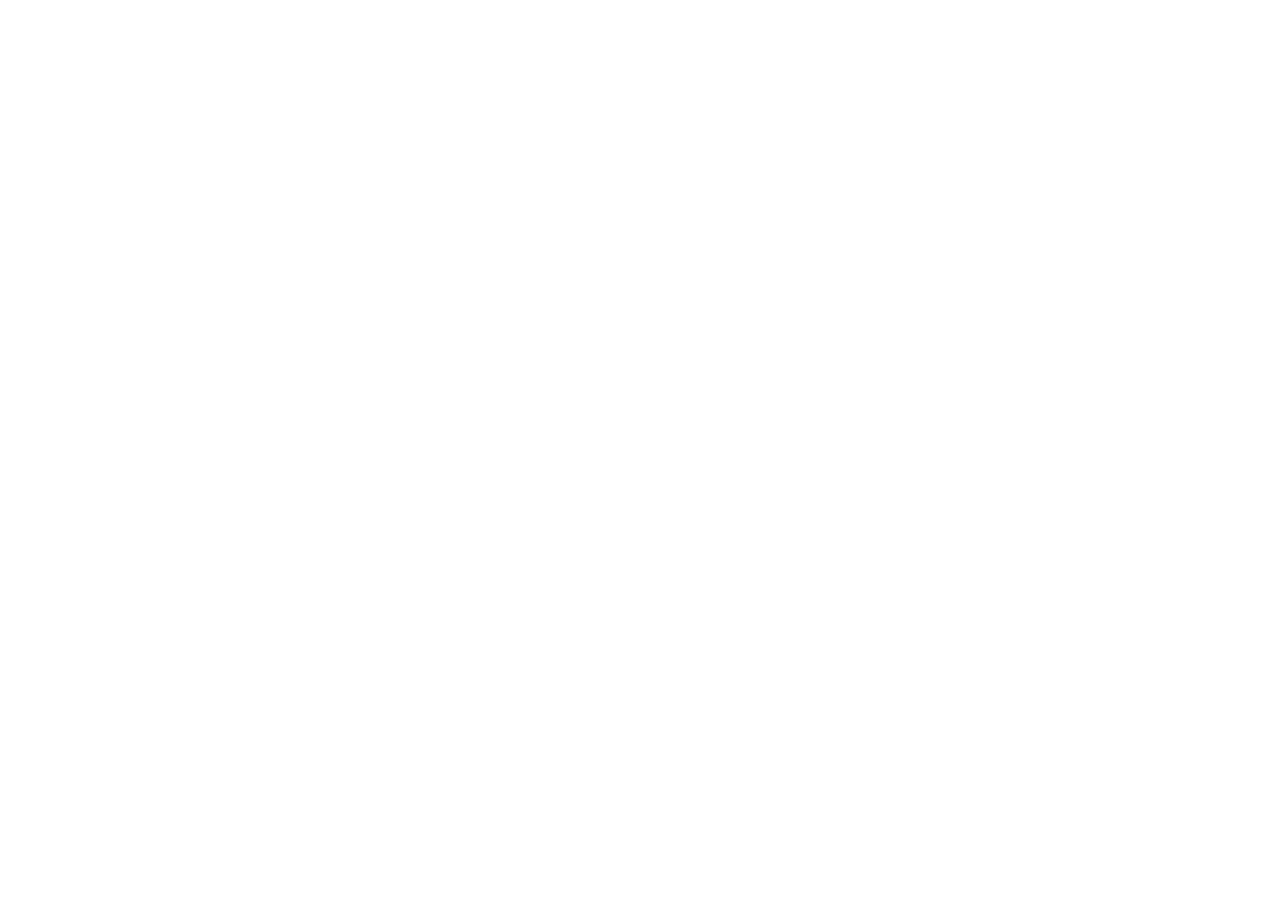
==== kontakt.html @ 03385be7 "Add Google Fonts and update styles.css and index.html" ====
<!DOCTYPE html>
<html lang="en">
    <head>
        <meta charset="UTF-8" />
        <meta name="viewport" content="width=device-width, initial-scale=1.0" />
        <title>Document</title>
    </head>
    <body></body>
</html>
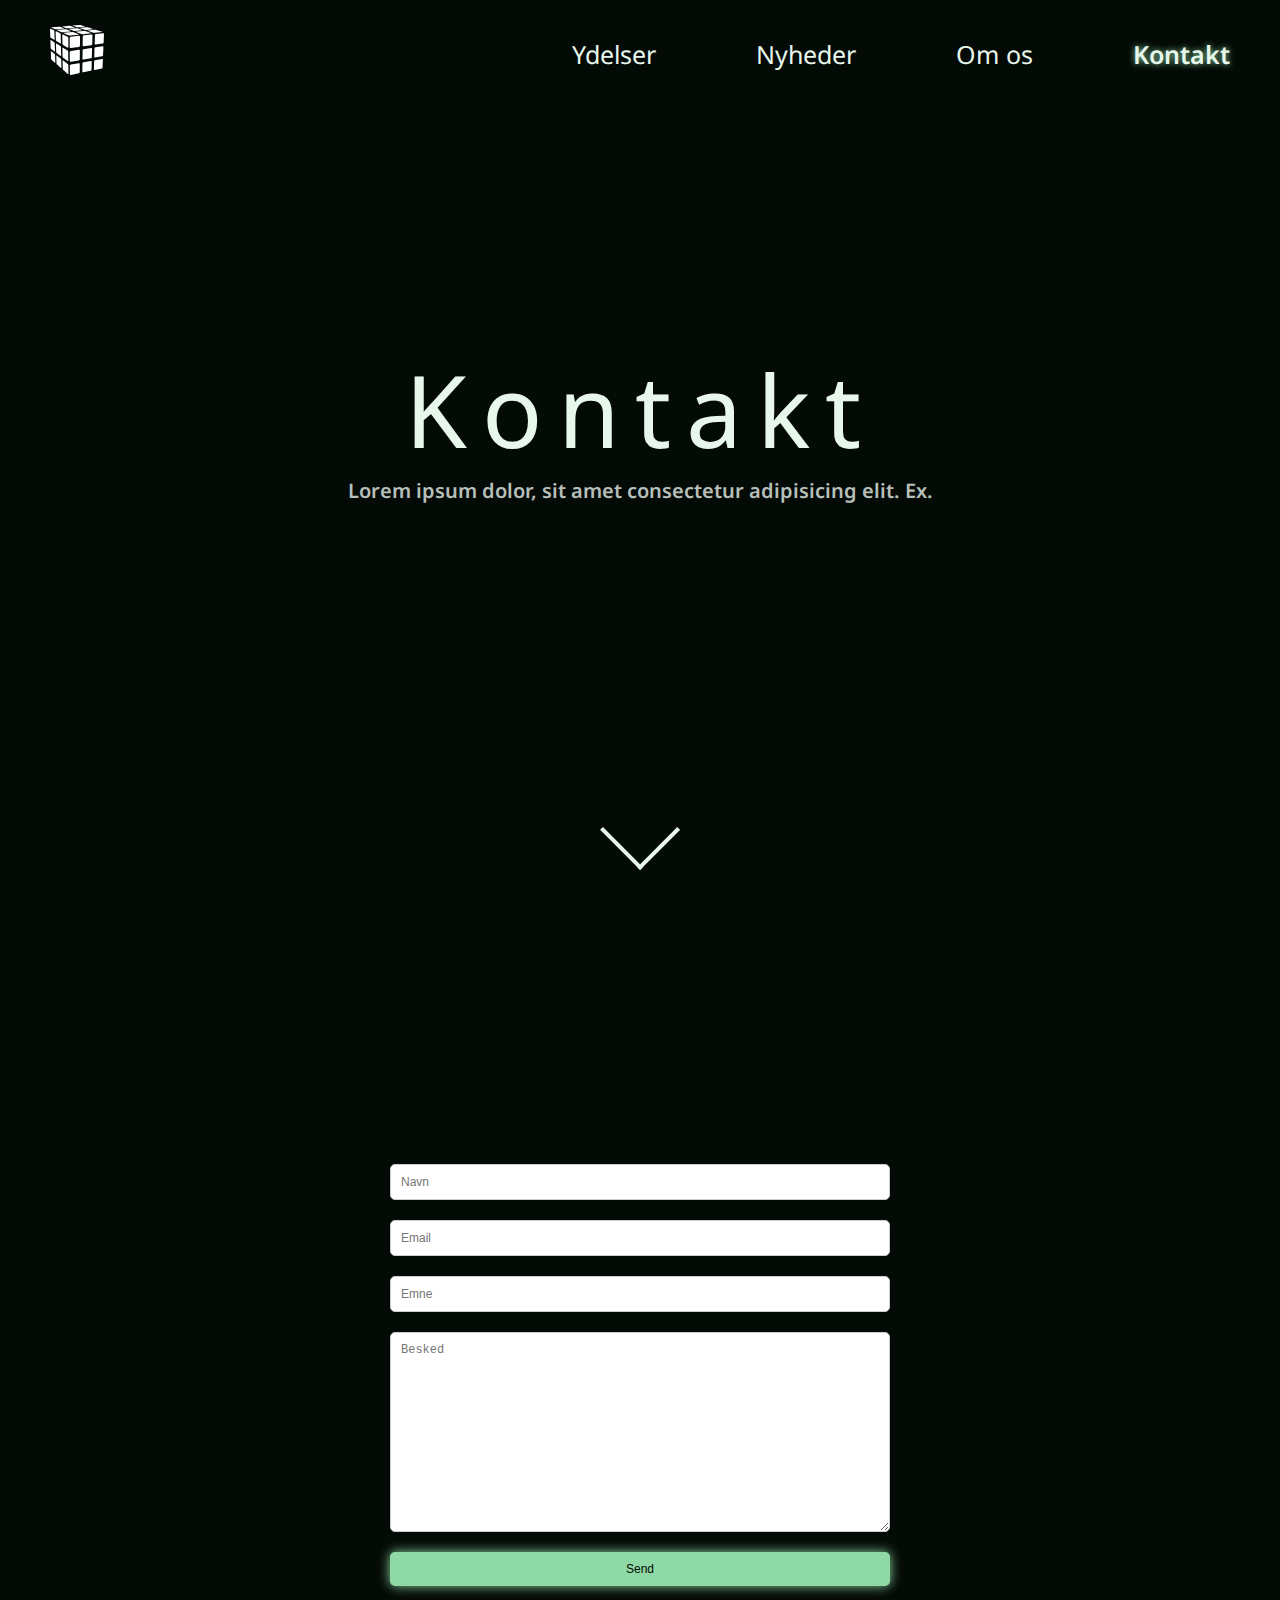
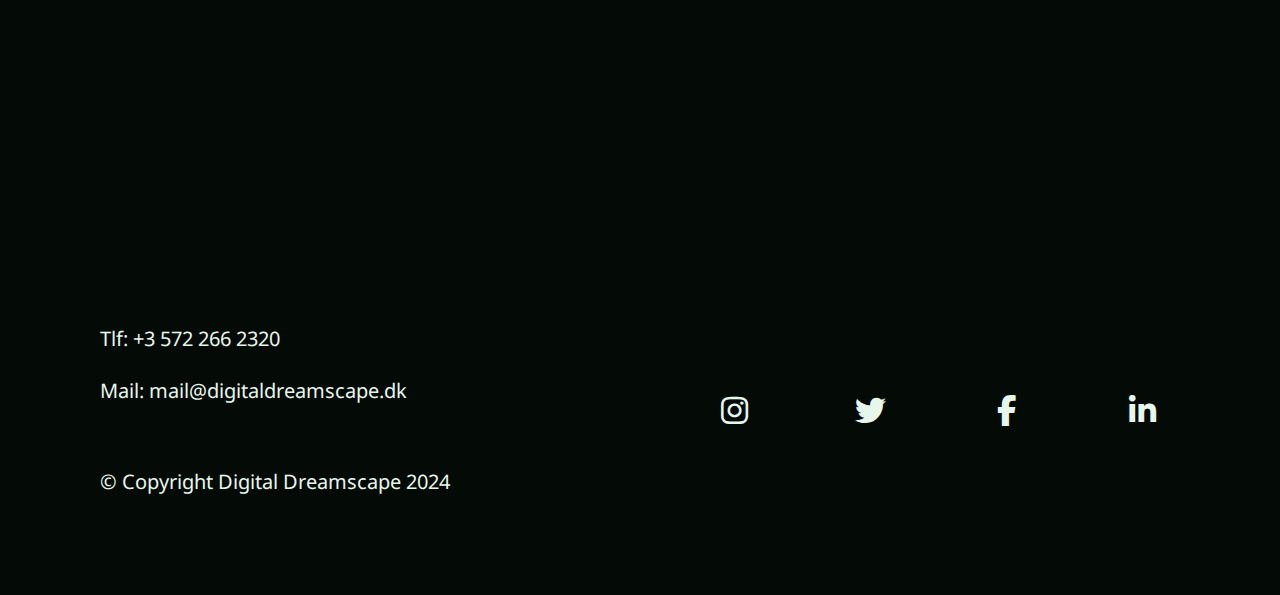
==== commit b90ae199: "Update CSS and JavaScript files" ====
--- a/kontakt.html
+++ b/kontakt.html
@@ -3,7 +3,87 @@
     <head>
         <meta charset="UTF-8" />
         <meta name="viewport" content="width=device-width, initial-scale=1.0" />
-        <title>Document</title>
+        <title>Kontakt - Digital Dreamscape</title>
+        <link rel="stylesheet" href="/assets/css/styles.css" />
+        <link rel="stylesheet" href="/assets/css/kontakt.css" />
+        <link
+            rel="stylesheet"
+            href="https://cdnjs.cloudflare.com/ajax/libs/font-awesome/6.5.1/css/all.min.css"
+            integrity="sha512-DTOQO9RWCH3ppGqcWaEA1BIZOC6xxalwEsw9c2QQeAIftl+Vegovlnee1c9QX4TctnWMn13TZye+giMm8e2LwA=="
+            crossorigin="anonymous"
+            referrerpolicy="no-referrer"
+        />
+
+        <script src="/assets/js/app.js" defer></script>
+        <script src="/assets/js/kontakt.js" defer></script>
     </head>
-    <body></body>
+    <body>
+        <div class="front">
+            <nav>
+                <ul>
+                    <li>
+                        <a href="/">
+                            <img
+                                src="/assets/imgs/Logo.svg"
+                                alt="Digital Dreamscape"
+                            />
+                        </a>
+                    </li>
+                    <li><a href="/ydelser.html">Ydelser</a></li>
+                    <li><a href="/nyheder.html">Nyheder</a></li>
+                    <li><a href="/om-os.html">Om os</a></li>
+                    <li><a href="/kontakt.html" class="active">Kontakt</a></li>
+                </ul>
+            </nav>
+
+            <header>
+                <h1>Kontakt</h1>
+                <p>
+                    Lorem ipsum dolor, sit amet consectetur adipisicing elit.
+                    Ex.
+                </p>
+
+                <img
+                    src="/assets/imgs/Scroll_arrow.svg"
+                    alt="Scroll"
+                    id="scroll"
+                />
+            </header>
+        </div>
+
+        <section>
+            <form id="kontakt">
+                <input type="text" name="navn" id="navn" placeholder="Navn" />
+                <input
+                    type="email"
+                    name="email"
+                    id="email"
+                    placeholder="Email"
+                />
+                <input type="text" name="emne" id="emne" placeholder="Emne" />
+                <textarea
+                    name="besked"
+                    id="besked"
+                    cols="30"
+                    rows="10"
+                    placeholder="Besked"
+                ></textarea>
+                <input type="submit" value="Send" />
+            </form>
+        </section>
+
+        <footer>
+            <div>
+                <p>Tlf: +3 572 266 2320</p>
+                <p>Mail: mail@digitaldreamscape.dk</p>
+                <br />
+                <p>© Copyright Digital Dreamscape 2024</p>
+            </div>
+
+            <i class="fa-brands fa-instagram"></i>
+            <i class="fa-brands fa-twitter"></i>
+            <i class="fa-brands fa-facebook-f"></i>
+            <i class="fa-brands fa-linkedin-in"></i>
+        </footer>
+    </body>
 </html>
--- a/assets/css/styles.css
+++ b/assets/css/styles.css
@@ -0,0 +1,153 @@
+@import url("https://fonts.googleapis.com/css2?family=Noto+Sans:ital,wght@0,100..900;1,100..900&display=swap");
+
+@import url("https://cdnjs.cloudflare.com/ajax/libs/font-awesome/6.5.1/css/all.min.css");
+
+* {
+    margin: 0;
+    padding: 0;
+    box-sizing: border-box;
+}
+
+html {
+    font-size: 62.5%; /* 1rem = 10px */
+}
+
+:root {
+    --text: #e7f7ec;
+    --background: #040a06;
+    --primary: #8ed9a5;
+    --secondary: #2b407e;
+    --accent: #5945bf;
+}
+
+:focus {
+    outline: none;
+}
+
+body {
+    background-color: var(--background);
+    color: var(--text);
+    font-family: "Noto Sans", sans-serif;
+}
+
+a {
+    text-decoration: none;
+    color: var(--text);
+}
+
+.front {
+    height: 100vh;
+
+    ul {
+        display: flex;
+        align-items: center;
+        list-style: none;
+        margin: 2.5rem 5rem;
+        gap: 10rem;
+
+        img {
+            width: 100%;
+            height: 5rem;
+        }
+
+        li {
+            font-size: 2.5rem;
+
+            a.active {
+                font-weight: 600;
+                text-shadow: 0 0 6px var(--primary);
+            }
+        }
+
+        li:nth-child(1) {
+            margin-right: auto;
+        }
+    }
+
+    header {
+        display: flex;
+        text-align: center;
+
+        flex-direction: column;
+        align-items: center;
+        justify-content: center;
+        height: 70%;
+
+        h1 {
+            font-size: 10rem;
+            font-weight: 400;
+            letter-spacing: 15px;
+        }
+
+        p {
+            font-size: 2rem;
+            font-weight: 600;
+            color: #b6bfb9;
+        }
+
+        img {
+            justify-content: center;
+            align-items: center;
+            position: absolute;
+            bottom: 3rem;
+            left: 50%;
+            transform: translateX(-50%);
+        }
+    }
+}
+
+footer {
+    display: flex;
+    align-items: center;
+
+    gap: 60px;
+
+    padding: 100px;
+
+    i:nth-child(2) {
+        margin-left: auto;
+    }
+
+    i {
+        cursor: pointer;
+
+        font-size: 31px;
+        transition: 0.2s ease-in-out;
+
+        display: flex !important;
+        align-items: center;
+        justify-content: center;
+        width: 76px;
+        height: 76px;
+        border-radius: 50%;
+
+        &:hover {
+            background-color: var(--primary);
+
+            color: var(--background);
+        }
+    }
+
+    div {
+        display: flex;
+        flex-direction: column;
+        gap: 25px;
+
+        p {
+            font-size: 2rem;
+        }
+    }
+}
+
+.btn {
+    display: table;
+    border-radius: 10px;
+    padding: 18px 72px;
+
+    background-color: var(--primary);
+    color: var(--background);
+    box-shadow: 0 0 12px var(--primary);
+
+    font-size: 2.5rem;
+    font-weight: 600;
+}
--- a/assets/css/kontakt.css
+++ b/assets/css/kontakt.css
@@ -0,0 +1,42 @@
+section {
+    display: flex;
+    flex-direction: column;
+    align-items: center;
+    justify-content: center;
+    height: 100vh;
+
+    form {
+        display: flex;
+        flex-direction: column;
+        align-items: center;
+        justify-content: center;
+        width: 100%;
+        max-width: 500px;
+
+        input,
+        textarea {
+            width: 100%;
+            padding: 10px;
+            margin: 10px 0;
+            border: 1px solid #ccc;
+            border-radius: 5px;
+            font-size: 1.2rem;
+        }
+
+        textarea {
+            height: 200px;
+        }
+
+        input[type="submit"] {
+            padding: 10px 20px;
+            margin: 10px 0;
+            border: none;
+            border-radius: 5px;
+            background-color: var(--primary);
+            color: var(--background);
+            font-size: 1.2rem;
+            cursor: pointer;
+            box-shadow: 0 0 12px var(--primary);
+        }
+    }
+}
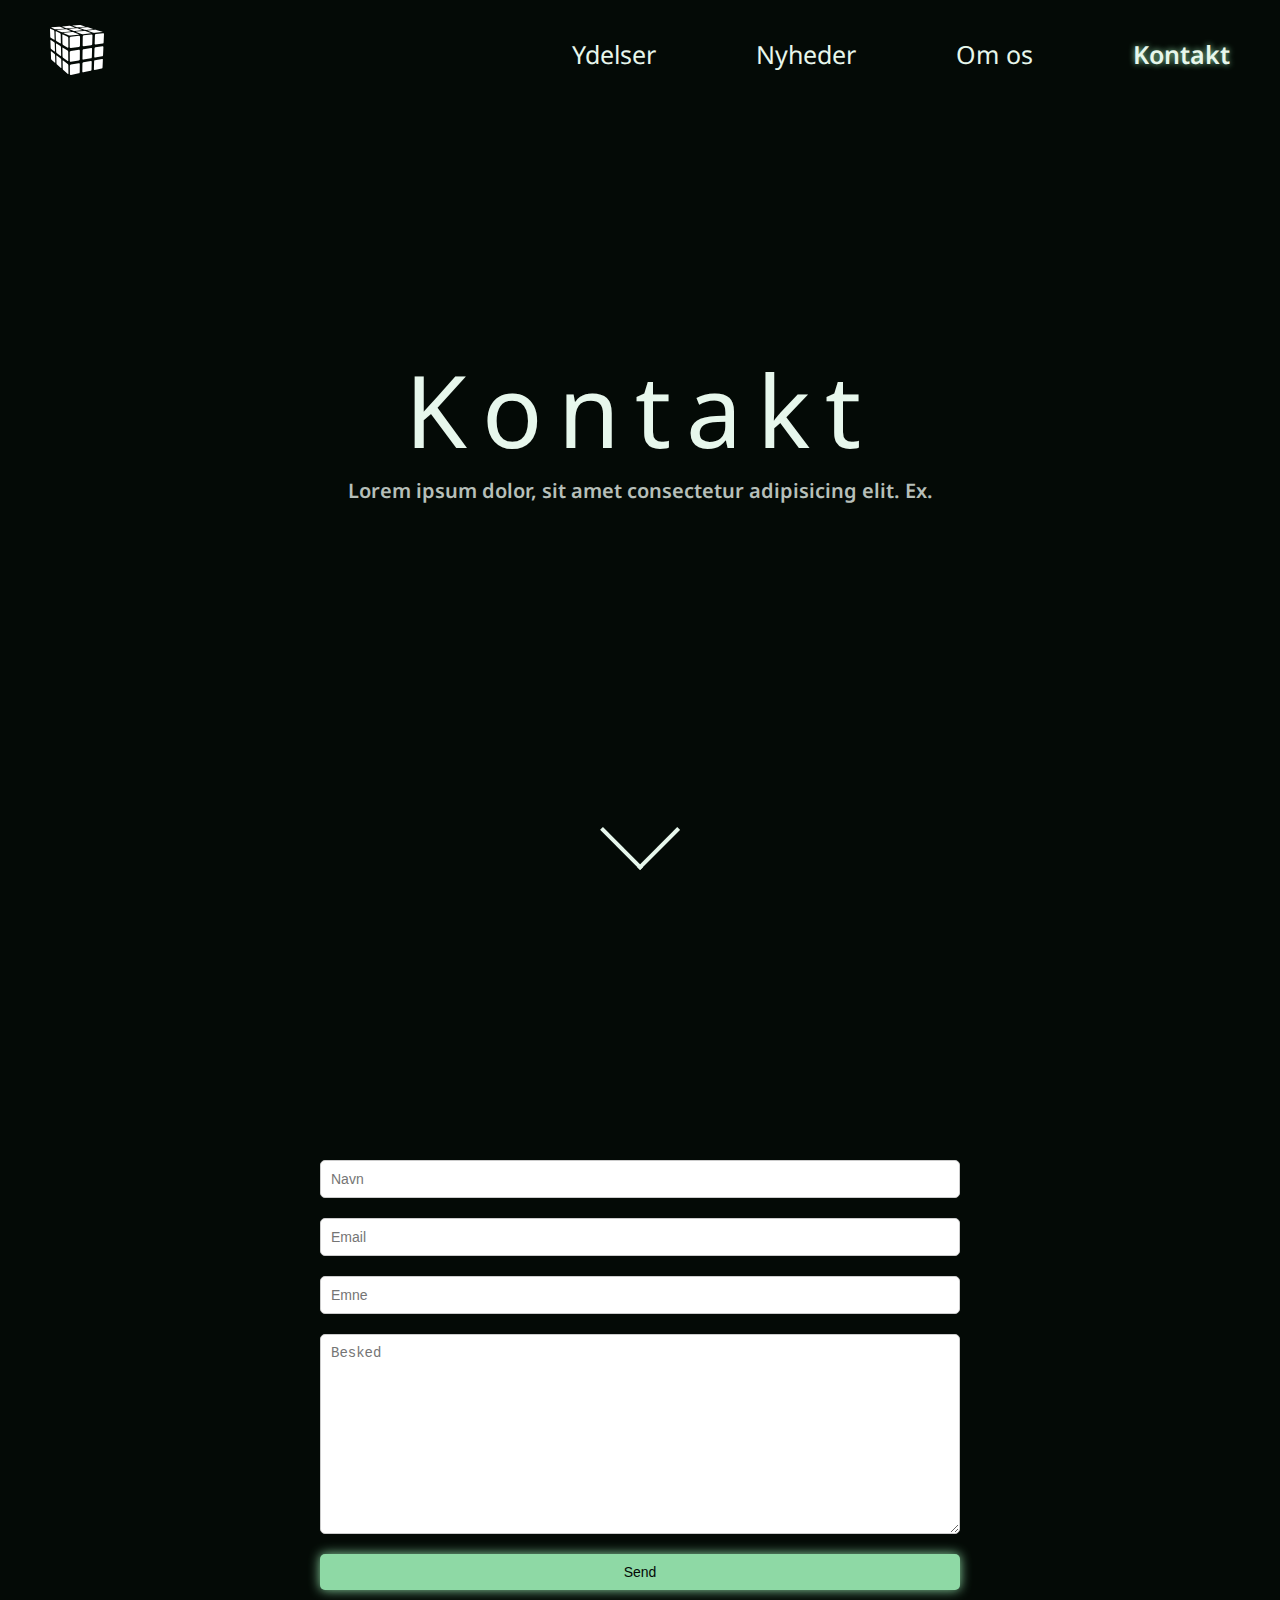
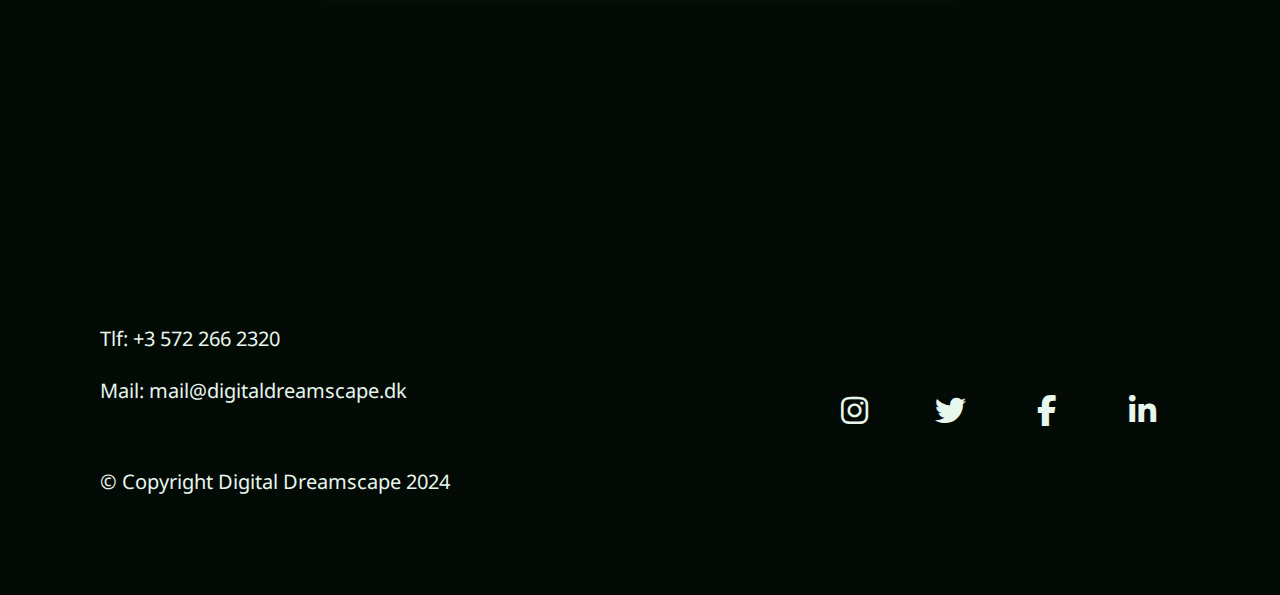
==== commit 0da91167: "Mobile Friendliness" ====
--- a/kontakt.html
+++ b/kontakt.html
@@ -1,89 +1,72 @@
 <!DOCTYPE html>
 <html lang="en">
-    <head>
-        <meta charset="UTF-8" />
-        <meta name="viewport" content="width=device-width, initial-scale=1.0" />
-        <title>Kontakt - Digital Dreamscape</title>
-        <link rel="stylesheet" href="/assets/css/styles.css" />
-        <link rel="stylesheet" href="/assets/css/kontakt.css" />
-        <link
-            rel="stylesheet"
-            href="https://cdnjs.cloudflare.com/ajax/libs/font-awesome/6.5.1/css/all.min.css"
-            integrity="sha512-DTOQO9RWCH3ppGqcWaEA1BIZOC6xxalwEsw9c2QQeAIftl+Vegovlnee1c9QX4TctnWMn13TZye+giMm8e2LwA=="
-            crossorigin="anonymous"
-            referrerpolicy="no-referrer"
-        />
 
-        <script src="/assets/js/app.js" defer></script>
-        <script src="/assets/js/kontakt.js" defer></script>
-    </head>
-    <body>
-        <div class="front">
-            <nav>
-                <ul>
-                    <li>
-                        <a href="/">
-                            <img
-                                src="/assets/imgs/Logo.svg"
-                                alt="Digital Dreamscape"
-                            />
-                        </a>
-                    </li>
-                    <li><a href="/ydelser.html">Ydelser</a></li>
-                    <li><a href="/nyheder.html">Nyheder</a></li>
-                    <li><a href="/om-os.html">Om os</a></li>
-                    <li><a href="/kontakt.html" class="active">Kontakt</a></li>
-                </ul>
-            </nav>
+<head>
+    <meta charset="UTF-8" />
+    <meta name="viewport" content="width=device-width, initial-scale=1.0" />
+    <title>Kontakt - Digital Dreamscape</title>
+    <link rel="stylesheet" href="/assets/css/styles.css" />
+    <link rel="stylesheet" href="/assets/css/kontakt.css" />
+    <link rel="stylesheet" href="https://cdnjs.cloudflare.com/ajax/libs/font-awesome/6.5.1/css/all.min.css"
+        integrity="sha512-DTOQO9RWCH3ppGqcWaEA1BIZOC6xxalwEsw9c2QQeAIftl+Vegovlnee1c9QX4TctnWMn13TZye+giMm8e2LwA=="
+        crossorigin="anonymous" referrerpolicy="no-referrer" />
 
-            <header>
-                <h1>Kontakt</h1>
-                <p>
-                    Lorem ipsum dolor, sit amet consectetur adipisicing elit.
-                    Ex.
-                </p>
+    <script src="/assets/js/app.js" defer></script>
+    <script src="/assets/js/kontakt.js" defer></script>
+</head>
 
-                <img
-                    src="/assets/imgs/Scroll_arrow.svg"
-                    alt="Scroll"
-                    id="scroll"
-                />
-            </header>
+<body>
+    <div class="front">
+        <nav>
+            <ul>
+                <li>
+                    <a href="/">
+                        <img src="/assets/imgs/Logo.svg" alt="Digital Dreamscape" />
+                    </a>
+                </li>
+                <li><a href="/ydelser.html">Ydelser</a></li>
+                <li><a href="/nyheder.html">Nyheder</a></li>
+                <li><a href="/om-os.html">Om os</a></li>
+                <li><a href="/kontakt.html" class="active">Kontakt</a></li>
+            </ul>
+        </nav>
+
+        <header>
+            <h1>Kontakt</h1>
+            <p>
+                Lorem ipsum dolor, sit amet consectetur adipisicing elit.
+                Ex.
+            </p>
+
+            <img src="/assets/imgs/Scroll_arrow.svg" alt="Scroll" id="scroll" />
+        </header>
+    </div>
+
+    <section>
+        <form id="kontakt">
+            <input type="text" name="navn" id="navn" placeholder="Navn" />
+            <input type="email" name="email" id="email" placeholder="Email" />
+            <input type="text" name="emne" id="emne" placeholder="Emne" />
+            <textarea name="besked" id="besked" cols="30" rows="10" placeholder="Besked"></textarea>
+            <input type="submit" value="Send" />
+        </form>
+    </section>
+
+    <footer>
+        <div>
+            <p>Tlf: +3 572 266 2320</p>
+            <p>Mail: mail@digitaldreamscape.dk</p>
+            <br />
+            <p>&copy; Copyright Digital Dreamscape 2024</p>
         </div>
 
-        <section>
-            <form id="kontakt">
-                <input type="text" name="navn" id="navn" placeholder="Navn" />
-                <input
-                    type="email"
-                    name="email"
-                    id="email"
-                    placeholder="Email"
-                />
-                <input type="text" name="emne" id="emne" placeholder="Emne" />
-                <textarea
-                    name="besked"
-                    id="besked"
-                    cols="30"
-                    rows="10"
-                    placeholder="Besked"
-                ></textarea>
-                <input type="submit" value="Send" />
-            </form>
-        </section>
-
-        <footer>
-            <div>
-                <p>Tlf: +3 572 266 2320</p>
-                <p>Mail: mail@digitaldreamscape.dk</p>
-                <br />
-                <p>© Copyright Digital Dreamscape 2024</p>
-            </div>
-
+        <div>
             <i class="fa-brands fa-instagram"></i>
             <i class="fa-brands fa-twitter"></i>
             <i class="fa-brands fa-facebook-f"></i>
             <i class="fa-brands fa-linkedin-in"></i>
-        </footer>
-    </body>
-</html>
+        </div>
+    </footer>
+</body>
+
+</html>--- a/assets/css/styles.css
+++ b/assets/css/styles.css
@@ -9,7 +9,8 @@
 }
 
 html {
-    font-size: 62.5%; /* 1rem = 10px */
+    font-size: 62.5%;
+    /* 1rem = 10px */
 }
 
 :root {
@@ -99,14 +100,11 @@
 footer {
     display: flex;
     align-items: center;
+    justify-content: space-between;
 
     gap: 60px;
 
     padding: 100px;
-
-    i:nth-child(2) {
-        margin-left: auto;
-    }
 
     i {
         cursor: pointer;
@@ -128,7 +126,7 @@
         }
     }
 
-    div {
+    div:first-of-type {
         display: flex;
         flex-direction: column;
         gap: 25px;
@@ -136,6 +134,11 @@
         p {
             font-size: 2rem;
         }
+    }
+
+    div:last-of-type {
+        display: flex;
+        gap: 20px;
     }
 }
 
@@ -151,3 +154,49 @@
     font-size: 2.5rem;
     font-weight: 600;
 }
+
+@media screen and (max-width: 1024px) {
+    .front header h1 {
+        font-size: 80px;
+        letter-spacing: 10px;
+    }
+}
+
+@media screen and (max-width: 768px) {
+    .front nav ul {
+        flex-direction: column;
+        gap: 20px;
+    }
+
+    .front nav ul li:nth-child(1) {
+        margin-right: 0;
+    }
+
+    .front header h1 {
+        max-width: none;
+        font-size: 60px;
+        line-height: 70px;
+        letter-spacing: 5px;
+    }
+
+    footer {
+        padding: 50px;
+        gap: 30px;
+    }
+}
+
+@media screen and (max-width: 425px) {
+    .front header h1 {
+        font-size: 45px;
+        line-height: 50px;
+    }
+
+    footer {
+        flex-direction: column;
+        gap: 20px;
+    }
+
+    footer i:nth-child(2) {
+        margin-left: 0;
+    }
+}--- a/assets/css/kontakt.css
+++ b/assets/css/kontakt.css
@@ -3,7 +3,7 @@
     flex-direction: column;
     align-items: center;
     justify-content: center;
-    height: 100vh;
+    min-height: 100vh;
 
     form {
         display: flex;
@@ -11,7 +11,7 @@
         align-items: center;
         justify-content: center;
         width: 100%;
-        max-width: 500px;
+        max-width: 50%;
 
         input,
         textarea {
@@ -20,7 +20,7 @@
             margin: 10px 0;
             border: 1px solid #ccc;
             border-radius: 5px;
-            font-size: 1.2rem;
+            font-size: 1.4rem;
         }
 
         textarea {
@@ -34,9 +34,51 @@
             border-radius: 5px;
             background-color: var(--primary);
             color: var(--background);
-            font-size: 1.2rem;
             cursor: pointer;
             box-shadow: 0 0 12px var(--primary);
         }
     }
 }
+
+@media screen and (max-width: 1024px) {
+    section form {
+        max-width: 65%;
+    }
+
+    section form input,
+    section form textarea {
+        font-size: 1.5rem !important;
+        padding: 12px 10px;
+    }
+}
+
+@media screen and (max-width: 768px) {
+    section form {
+        max-width: 80%;
+    }
+
+    section form input,
+    section form textarea {
+        font-size: 1.45rem !important;
+        padding: 15px 10px;
+    }
+}
+
+@media screen and (max-width: 425px) {
+    section {
+        min-height: 75vh;
+    }
+
+    section form {
+        max-width: 90%;
+    }
+
+    section form input,
+    section form textarea {
+        font-size: 1.6rem !important;
+    }
+
+    section form input[type="submit"] {
+        font-size: 1.7rem;
+    }
+}